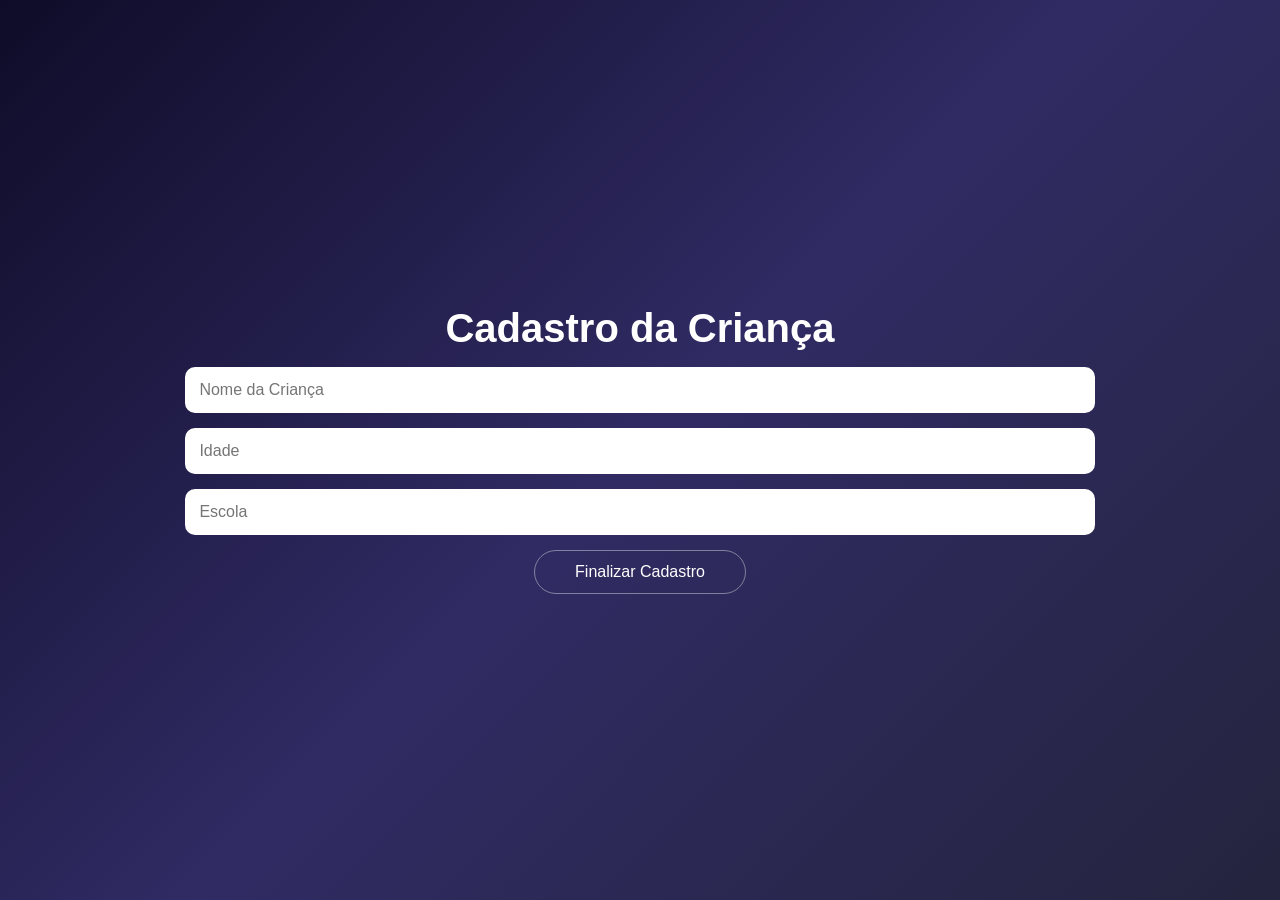
==== crianca.html @ acb80c40 "Atualização" ====
<!DOCTYPE html>
<html lang="pt-br">

<head>

  <meta charset="UTF-8">

  <title>Cadastro da Criança</title>

  <link rel="stylesheet" href="style.css">

</head>

<body>

  <div class="container">

    <h1>Cadastro da Criança</h1>

    <input type="text"
      placeholder="Nome da Criança">

    <input type="number"
      placeholder="Idade">

    <input type="text"
      placeholder="Escola">

    <button onclick="finalizar()">
      Finalizar Cadastro
    </button>

  </div>

  <script src="script.js"></script>

</body>
</html>
---- style.css ----
* {
  box-sizing: border-box;
  margin: 0;
  padding: 0;
}

body {
  font-family: 'Segoe UI', sans-serif;
  background: linear-gradient(135deg, #0f0c29, #302b63, #24243e);
  min-height: 100vh;
  display: flex;
  align-items: center;
  justify-content: center;
}

.container {
  text-align: center;
  color: #fff;
  padding: 2rem;
}

h1 {
  font-size: 2.5rem;
  margin-bottom: 1rem;
}

p {
  font-size: 1.1rem;
  color: rgba(255, 255, 255, 0.6);
  margin-bottom: 2rem;
}

button {
  background: transparent;
  border: 1.5px solid rgba(255, 255, 255, 0.4);
  color: #fff;
  font-size: 1rem;
  padding: 0.75rem 2.5rem;
  border-radius: 999px;
  cursor: pointer;
  transition: all 0.2s;
}

button:hover {
  background: rgba(255, 255, 255, 0.15);
  border-color: #fff;
}

input{

  width:100%;

  padding:14px;

  margin-bottom:15px;

  border:none;

  border-radius:10px;

  outline:none;

  font-size:1rem;
}
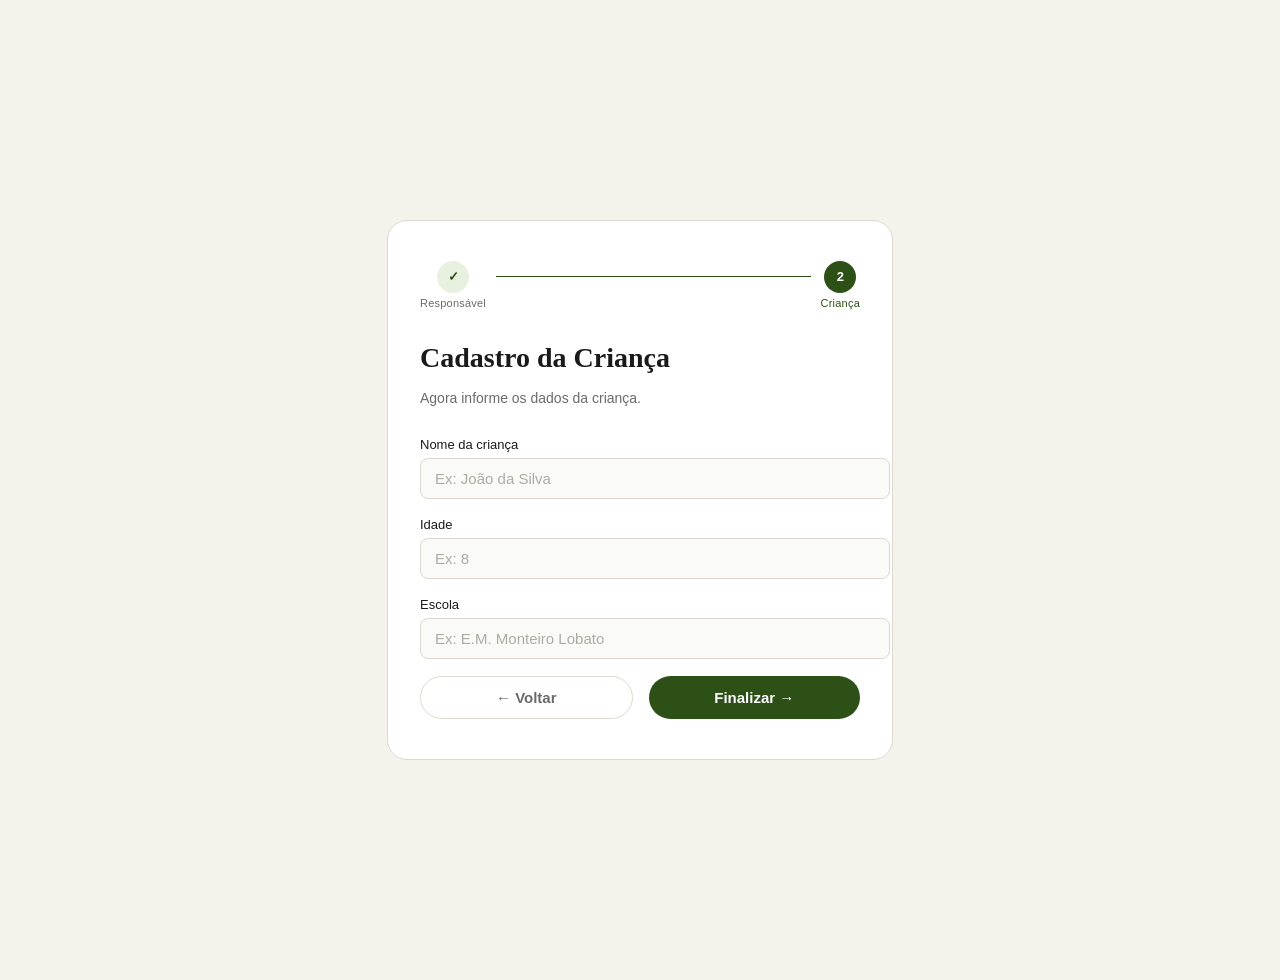
==== commit 0a864b9b: "Atualização" ====
--- a/crianca.html
+++ b/crianca.html
@@ -1,38 +1,57 @@
 <!DOCTYPE html>
 <html lang="pt-br">
-
 <head>
-
   <meta charset="UTF-8">
-
+  <meta name="viewport" content="width=device-width, initial-scale=1.0">
   <title>Cadastro da Criança</title>
-
   <link rel="stylesheet" href="style.css">
-
 </head>
-
 <body>
-
-  <div class="container">
-
-    <h1>Cadastro da Criança</h1>
-
-    <input type="text"
-      placeholder="Nome da Criança">
-
-    <input type="number"
-      placeholder="Idade">
-
-    <input type="text"
-      placeholder="Escola">
-
-    <button onclick="finalizar()">
-      Finalizar Cadastro
-    </button>
-
+ 
+  <div class="page" id="page-crianca">
+    <div class="container">
+ 
+      <div class="step-indicator">
+        <div class="step done">
+          <span class="step-number">✓</span>
+          <span class="step-label">Responsável</span>
+        </div>
+        <div class="step-line active"></div>
+        <div class="step active">
+          <span class="step-number">2</span>
+          <span class="step-label">Criança</span>
+        </div>
+      </div>
+ 
+      <h1>Cadastro da Criança</h1>
+      <p class="subtitle">Agora informe os dados da criança.</p>
+ 
+      <div class="field" id="f-nome-crianca">
+        <label for="nome-crianca">Nome da criança</label>
+        <input type="text" id="nome-crianca" placeholder="Ex: João da Silva">
+        <span class="err">Campo obrigatório</span>
+      </div>
+ 
+      <div class="field" id="f-idade">
+        <label for="idade">Idade</label>
+        <input type="number" id="idade" placeholder="Ex: 8" min="0" max="17">
+        <span class="err">Campo obrigatório</span>
+      </div>
+ 
+      <div class="field" id="f-escola">
+        <label for="escola">Escola</label>
+        <input type="text" id="escola" placeholder="Ex: E.M. Monteiro Lobato">
+        <span class="err">Campo obrigatório</span>
+      </div>
+ 
+      <div class="btn-group">
+        <button class="btn btn-secondary" onclick="window.location.href='responsavel.html'">← Voltar</button>
+        <button class="btn" onclick="finalizar()">Finalizar →</button>
+      </div>
+ 
+    </div>
   </div>
-
+ 
   <script src="script.js"></script>
-
 </body>
 </html>
--- a/style.css
+++ b/style.css
@@ -1,64 +1,279 @@
-* {
+yle · CSS
+Copiar
+
+@import url('https://fonts.googleapis.com/css2?family=DM+Sans:wght@400;500;600&family=DM+Serif+Display&display=swap');
+ 
+*, *::before, *::after {
   box-sizing: border-box;
   margin: 0;
   padding: 0;
 }
-
+ 
+:root {
+  --bg: #F5F2EC;
+  --surface: #FFFFFF;
+  --accent: #2D5016;
+  --accent-light: #E8F0DF;
+  --text: #1A1A1A;
+  --text-muted: #6B6B6B;
+  --border: #DDD9D0;
+  --error: #C0392B;
+  --error-bg: #FDF0EE;
+  --radius: 12px;
+  --radius-sm: 8px;
+}
+ 
 body {
-  font-family: 'Segoe UI', sans-serif;
-  background: linear-gradient(135deg, #0f0c29, #302b63, #24243e);
+  font-family: 'DM Sans', sans-serif;
+  background-color: var(--bg);
   min-height: 100vh;
   display: flex;
   align-items: center;
   justify-content: center;
-}
-
+  padding: 2rem 1rem;
+}
+ 
+.page {
+  width: 100%;
+  display: flex;
+  justify-content: center;
+}
+ 
 .container {
-  text-align: center;
+  background: var(--surface);
+  border-radius: 20px;
+  border: 1px solid var(--border);
+  padding: 2.5rem 2rem;
+  width: 100%;
+  max-width: 440px;
+  animation: fadeUp 0.35s ease both;
+}
+ 
+@keyframes fadeUp {
+  from { opacity: 0; transform: translateY(14px); }
+  to   { opacity: 1; transform: translateY(0); }
+}
+ 
+/* Step indicator */
+.step-indicator {
+  display: flex;
+  align-items: center;
+  margin-bottom: 2rem;
+}
+ 
+.step {
+  display: flex;
+  flex-direction: column;
+  align-items: center;
+  gap: 4px;
+}
+ 
+.step-number {
+  width: 32px;
+  height: 32px;
+  border-radius: 50%;
+  background: var(--border);
+  color: var(--text-muted);
+  font-size: 13px;
+  font-weight: 600;
+  display: flex;
+  align-items: center;
+  justify-content: center;
+  transition: all 0.25s;
+}
+ 
+.step.active .step-number {
+  background: var(--accent);
   color: #fff;
-  padding: 2rem;
-}
-
+}
+ 
+.step.done .step-number {
+  background: var(--accent-light);
+  color: var(--accent);
+}
+ 
+.step-label {
+  font-size: 11px;
+  color: var(--text-muted);
+  font-weight: 500;
+  letter-spacing: 0.02em;
+}
+ 
+.step.active .step-label {
+  color: var(--accent);
+}
+ 
+.step-line {
+  flex: 1;
+  height: 1px;
+  background: var(--border);
+  margin: 0 10px;
+  margin-bottom: 16px;
+  transition: background 0.25s;
+}
+ 
+.step-line.active {
+  background: var(--accent);
+}
+ 
+/* Headings */
 h1 {
-  font-size: 2.5rem;
-  margin-bottom: 1rem;
-}
-
-p {
-  font-size: 1.1rem;
-  color: rgba(255, 255, 255, 0.6);
-  margin-bottom: 2rem;
-}
-
-button {
+  font-family: 'DM Serif Display', serif;
+  font-size: 1.75rem;
+  color: var(--text);
+  margin-bottom: 0.35rem;
+  line-height: 1.2;
+}
+ 
+.subtitle {
+  font-size: 14px;
+  color: var(--text-muted);
+  margin-bottom: 1.75rem;
+  line-height: 1.5;
+}
+ 
+/* Fields */
+.field {
+  margin-bottom: 1.1rem;
+}
+ 
+.field label {
+  display: block;
+  font-size: 13px;
+  font-weight: 500;
+  color: var(--text);
+  margin-bottom: 6px;
+}
+ 
+.field input {
+  width: 100%;
+  padding: 11px 14px;
+  border: 1px solid var(--border);
+  border-radius: var(--radius-sm);
+  font-size: 15px;
+  font-family: 'DM Sans', sans-serif;
+  color: var(--text);
+  background: #FAFAF8;
+  outline: none;
+  transition: border-color 0.2s, box-shadow 0.2s;
+}
+ 
+.field input:focus {
+  border-color: var(--accent);
+  box-shadow: 0 0 0 3px rgba(45, 80, 22, 0.1);
+  background: #fff;
+}
+ 
+.field input::placeholder {
+  color: #AEABA4;
+}
+ 
+.field .err {
+  display: none;
+  font-size: 12px;
+  color: var(--error);
+  margin-top: 5px;
+}
+ 
+.field.has-error input {
+  border-color: var(--error);
+  background: var(--error-bg);
+}
+ 
+.field.has-error .err {
+  display: block;
+}
+ 
+/* Buttons */
+.btn {
+  width: 100%;
+  padding: 12px;
+  margin-top: 0.5rem;
+  background: var(--accent);
+  color: #fff;
+  border: none;
+  border-radius: 999px;
+  font-size: 15px;
+  font-weight: 600;
+  font-family: 'DM Sans', sans-serif;
+  cursor: pointer;
+  transition: opacity 0.15s, transform 0.12s;
+}
+ 
+.btn:hover { opacity: 0.88; }
+.btn:active { transform: scale(0.98); }
+ 
+.btn-secondary {
   background: transparent;
-  border: 1.5px solid rgba(255, 255, 255, 0.4);
-  color: #fff;
-  font-size: 1rem;
-  padding: 0.75rem 2.5rem;
-  border-radius: 999px;
-  cursor: pointer;
-  transition: all 0.2s;
-}
-
-button:hover {
-  background: rgba(255, 255, 255, 0.15);
-  border-color: #fff;
-}
-
-input{
-
-  width:100%;
-
-  padding:14px;
-
-  margin-bottom:15px;
-
-  border:none;
-
-  border-radius:10px;
-
-  outline:none;
-
-  font-size:1rem;
+  color: var(--text-muted);
+  border: 1px solid var(--border);
+  margin-right: 8px;
+}
+ 
+.btn-secondary:hover {
+  opacity: 1;
+  background: var(--bg);
+}
+ 
+.btn-group {
+  display: flex;
+  gap: 8px;
+  margin-top: 0.5rem;
+}
+ 
+.btn-group .btn {
+  margin-top: 0;
+}
+ 
+/* Success page */
+.success-icon {
+  width: 56px;
+  height: 56px;
+  border-radius: 50%;
+  background: var(--accent-light);
+  color: var(--accent);
+  font-size: 22px;
+  font-weight: 700;
+  display: flex;
+  align-items: center;
+  justify-content: center;
+  margin-bottom: 1.25rem;
+}
+ 
+.summary-card {
+  background: var(--bg);
+  border: 1px solid var(--border);
+  border-radius: var(--radius);
+  padding: 1.25rem;
+  margin: 1.5rem 0;
+}
+ 
+.summary-section h2 {
+  font-size: 11px;
+  text-transform: uppercase;
+  letter-spacing: 0.08em;
+  color: var(--text-muted);
+  font-weight: 600;
+  margin-bottom: 0.75rem;
+}
+ 
+.summary-row {
+  display: flex;
+  justify-content: space-between;
+  align-items: flex-start;
+  gap: 1rem;
+  padding: 6px 0;
+  border-bottom: 1px solid var(--border);
+  font-size: 13px;
+}
+ 
+.summary-row:last-child { border-bottom: none; }
+ 
+.summary-row span { color: var(--text-muted); }
+.summary-row strong { color: var(--text); font-weight: 500; text-align: right; word-break: break-word; max-width: 60%; }
+ 
+.divider {
+  height: 1px;
+  background: var(--border);
+  margin: 1rem 0;
 }
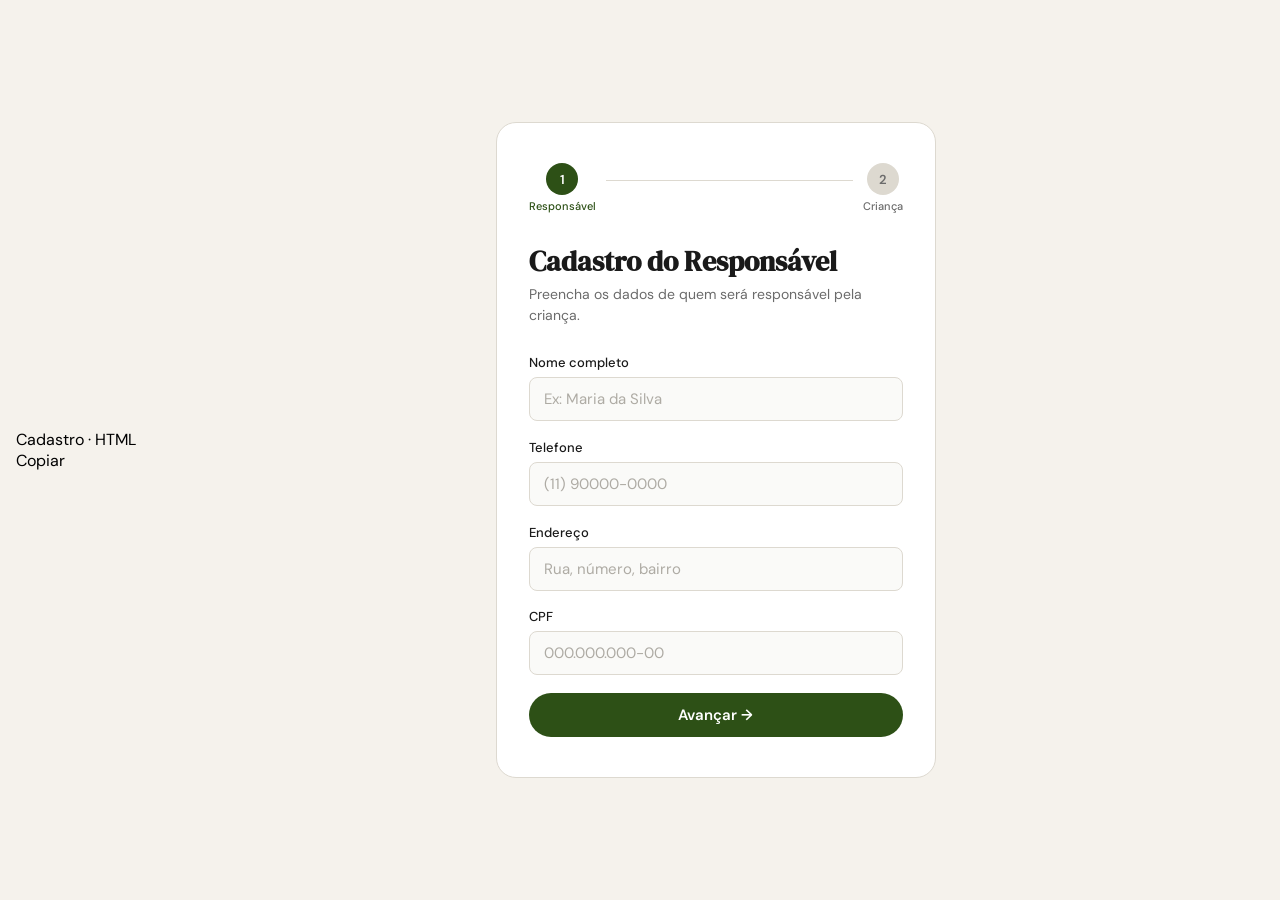
==== commit 748ba2cf: "Atualização" ====
--- a/crianca.html
+++ b/crianca.html
@@ -1,34 +1,244 @@
+Cadastro · HTML
+Copiar
+
 <!DOCTYPE html>
 <html lang="pt-br">
 <head>
   <meta charset="UTF-8">
   <meta name="viewport" content="width=device-width, initial-scale=1.0">
-  <title>Cadastro da Criança</title>
-  <link rel="stylesheet" href="style.css">
+  <title>Cadastro</title>
+  <style>
+    @import url('https://fonts.googleapis.com/css2?family=DM+Sans:wght@400;500;600&family=DM+Serif+Display&display=swap');
+ 
+    *, *::before, *::after { box-sizing: border-box; margin: 0; padding: 0; }
+ 
+    :root {
+      --bg: #F5F2EC;
+      --surface: #FFFFFF;
+      --accent: #2D5016;
+      --accent-light: #E8F0DF;
+      --text: #1A1A1A;
+      --muted: #6B6B6B;
+      --border: #DDD9D0;
+      --error: #C0392B;
+      --error-bg: #FDF0EE;
+      --radius: 12px;
+      --radius-sm: 8px;
+    }
+ 
+    body {
+      font-family: 'DM Sans', sans-serif;
+      background: var(--bg);
+      min-height: 100vh;
+      display: flex;
+      align-items: center;
+      justify-content: center;
+      padding: 2rem 1rem;
+    }
+ 
+    /* ── Telas ── */
+    .tela { display: none; width: 100%; justify-content: center; }
+    .tela.ativa { display: flex; }
+ 
+    .container {
+      background: var(--surface);
+      border-radius: 20px;
+      border: 1px solid var(--border);
+      padding: 2.5rem 2rem;
+      width: 100%;
+      max-width: 440px;
+      animation: fadeUp 0.35s ease both;
+    }
+ 
+    @keyframes fadeUp {
+      from { opacity: 0; transform: translateY(14px); }
+      to   { opacity: 1; transform: translateY(0); }
+    }
+ 
+    /* ── Steps ── */
+    .steps { display: flex; align-items: center; margin-bottom: 2rem; }
+ 
+    .step { display: flex; flex-direction: column; align-items: center; gap: 4px; }
+ 
+    .step-num {
+      width: 32px; height: 32px; border-radius: 50%;
+      background: var(--border); color: var(--muted);
+      font-size: 13px; font-weight: 600;
+      display: flex; align-items: center; justify-content: center;
+      transition: all 0.25s;
+    }
+    .step.ativo .step-num  { background: var(--accent); color: #fff; }
+    .step.feito .step-num  { background: var(--accent-light); color: var(--accent); }
+ 
+    .step-label { font-size: 11px; color: var(--muted); font-weight: 500; }
+    .step.ativo .step-label { color: var(--accent); }
+ 
+    .step-line { flex: 1; height: 1px; background: var(--border); margin: 0 10px 16px; }
+    .step-line.ativo { background: var(--accent); }
+ 
+    /* ── Textos ── */
+    h1 {
+      font-family: 'DM Serif Display', serif;
+      font-size: 1.75rem; color: var(--text);
+      margin-bottom: 0.35rem; line-height: 1.2;
+    }
+    .sub { font-size: 14px; color: var(--muted); margin-bottom: 1.75rem; line-height: 1.5; }
+ 
+    /* ── Campos ── */
+    .field { margin-bottom: 1.1rem; }
+    .field label { display: block; font-size: 13px; font-weight: 500; color: var(--text); margin-bottom: 6px; }
+ 
+    .field input {
+      width: 100%; padding: 11px 14px;
+      border: 1px solid var(--border); border-radius: var(--radius-sm);
+      font-size: 15px; font-family: 'DM Sans', sans-serif;
+      color: var(--text); background: #FAFAF8; outline: none;
+      transition: border-color 0.2s, box-shadow 0.2s;
+    }
+    .field input:focus {
+      border-color: var(--accent);
+      box-shadow: 0 0 0 3px rgba(45,80,22,0.1);
+      background: #fff;
+    }
+    .field input::placeholder { color: #AEABA4; }
+ 
+    .field .err { display: none; font-size: 12px; color: var(--error); margin-top: 5px; }
+    .field.erro input  { border-color: var(--error); background: var(--error-bg); }
+    .field.erro .err   { display: block; }
+ 
+    /* ── Botões ── */
+    .btn {
+      flex: 1; padding: 12px;
+      background: var(--accent); color: #fff;
+      border: none; border-radius: 999px;
+      font-size: 15px; font-weight: 600;
+      font-family: 'DM Sans', sans-serif;
+      cursor: pointer; transition: opacity 0.15s, transform 0.12s;
+    }
+    .btn:hover  { opacity: 0.88; }
+    .btn:active { transform: scale(0.98); }
+ 
+    .btn-sec {
+      flex: 1; padding: 12px;
+      background: transparent; color: var(--muted);
+      border: 1px solid var(--border); border-radius: 999px;
+      font-size: 15px; font-weight: 500;
+      font-family: 'DM Sans', sans-serif;
+      cursor: pointer; transition: background 0.15s;
+    }
+    .btn-sec:hover { background: var(--bg); }
+ 
+    .btn-group { display: flex; gap: 8px; margin-top: 0.5rem; }
+    .btn-solo  { display: flex; margin-top: 0.5rem; }
+ 
+    /* ── Sucesso ── */
+    .check-circle {
+      width: 56px; height: 56px; border-radius: 50%;
+      background: var(--accent-light); color: var(--accent);
+      font-size: 22px; font-weight: 700;
+      display: flex; align-items: center; justify-content: center;
+      margin-bottom: 1.25rem;
+    }
+ 
+    .card-resumo {
+      background: var(--bg); border: 1px solid var(--border);
+      border-radius: var(--radius); padding: 1.25rem;
+      margin: 1.5rem 0;
+    }
+ 
+    .card-resumo h2 {
+      font-size: 11px; text-transform: uppercase;
+      letter-spacing: 0.08em; color: var(--muted);
+      font-weight: 600; margin-bottom: 0.75rem;
+    }
+ 
+    .resumo-row {
+      display: flex; justify-content: space-between;
+      align-items: flex-start; gap: 1rem;
+      padding: 6px 0; border-bottom: 1px solid var(--border);
+      font-size: 13px;
+    }
+    .resumo-row:last-child { border-bottom: none; }
+    .resumo-row span   { color: var(--muted); }
+    .resumo-row strong { color: var(--text); font-weight: 500; text-align: right; word-break: break-word; max-width: 60%; }
+ 
+    .divider { height: 1px; background: var(--border); margin: 1rem 0; }
+  </style>
 </head>
 <body>
  
-  <div class="page" id="page-crianca">
+  <!-- ══ TELA 1: Responsável ══ -->
+  <div class="tela ativa" id="tela-1">
     <div class="container">
  
-      <div class="step-indicator">
-        <div class="step done">
-          <span class="step-number">✓</span>
-          <span class="step-label">Responsável</span>
+      <div class="steps">
+        <div class="step ativo" id="s1">
+          <div class="step-num">1</div>
+          <div class="step-label">Responsável</div>
         </div>
-        <div class="step-line active"></div>
-        <div class="step active">
-          <span class="step-number">2</span>
-          <span class="step-label">Criança</span>
+        <div class="step-line" id="linha"></div>
+        <div class="step" id="s2">
+          <div class="step-num">2</div>
+          <div class="step-label">Criança</div>
         </div>
       </div>
  
+      <h1>Cadastro do Responsável</h1>
+      <p class="sub">Preencha os dados de quem será responsável pela criança.</p>
+ 
+      <div class="field" id="f-nome">
+        <label for="nome">Nome completo</label>
+        <input type="text" id="nome" placeholder="Ex: Maria da Silva">
+        <span class="err">Campo obrigatório</span>
+      </div>
+ 
+      <div class="field" id="f-tel">
+        <label for="tel">Telefone</label>
+        <input type="text" id="tel" placeholder="(11) 90000-0000" maxlength="15">
+        <span class="err">Campo obrigatório</span>
+      </div>
+ 
+      <div class="field" id="f-end">
+        <label for="end">Endereço</label>
+        <input type="text" id="end" placeholder="Rua, número, bairro">
+        <span class="err">Campo obrigatório</span>
+      </div>
+ 
+      <div class="field" id="f-cpf">
+        <label for="cpf">CPF</label>
+        <input type="text" id="cpf" placeholder="000.000.000-00" maxlength="14">
+        <span class="err">Campo obrigatório</span>
+      </div>
+ 
+      <div class="btn-solo">
+        <button class="btn" onclick="irParaCrianca()">Avançar →</button>
+      </div>
+ 
+    </div>
+  </div>
+ 
+  <!-- ══ TELA 2: Criança ══ -->
+  <div class="tela" id="tela-2">
+    <div class="container">
+ 
+      <div class="steps">
+        <div class="step feito">
+          <div class="step-num">✓</div>
+          <div class="step-label">Responsável</div>
+        </div>
+        <div class="step-line ativo"></div>
+        <div class="step ativo">
+          <div class="step-num">2</div>
+          <div class="step-label">Criança</div>
+        </div>
+      </div>
+ 
       <h1>Cadastro da Criança</h1>
-      <p class="subtitle">Agora informe os dados da criança.</p>
- 
-      <div class="field" id="f-nome-crianca">
-        <label for="nome-crianca">Nome da criança</label>
-        <input type="text" id="nome-crianca" placeholder="Ex: João da Silva">
+      <p class="sub">Agora informe os dados da criança.</p>
+ 
+      <div class="field" id="f-nc">
+        <label for="nc">Nome da criança</label>
+        <input type="text" id="nc" placeholder="Ex: João da Silva">
         <span class="err">Campo obrigatório</span>
       </div>
  
@@ -45,13 +255,145 @@
       </div>
  
       <div class="btn-group">
-        <button class="btn btn-secondary" onclick="window.location.href='responsavel.html'">← Voltar</button>
-        <button class="btn" onclick="finalizar()">Finalizar →</button>
+        <button class="btn-sec" onclick="voltarParaResponsavel()">← Voltar</button>
+        <button class="btn"     onclick="finalizar()">Finalizar →</button>
       </div>
  
     </div>
   </div>
  
-  <script src="script.js"></script>
+  <!-- ══ TELA 3: Sucesso ══ -->
+  <div class="tela" id="tela-3">
+    <div class="container">
+ 
+      <div class="check-circle">✓</div>
+      <h1>Cadastro Finalizado!</h1>
+      <p class="sub">Todos os dados foram registrados com sucesso.</p>
+ 
+      <div class="card-resumo">
+        <h2>Responsável</h2>
+        <div class="resumo-row"><span>Nome</span>    <strong id="r-nome"></strong></div>
+        <div class="resumo-row"><span>Telefone</span><strong id="r-tel"></strong></div>
+        <div class="resumo-row"><span>Endereço</span><strong id="r-end"></strong></div>
+        <div class="resumo-row"><span>CPF</span>     <strong id="r-cpf"></strong></div>
+ 
+        <div class="divider"></div>
+ 
+        <h2>Criança</h2>
+        <div class="resumo-row"><span>Nome</span>    <strong id="r-nc"></strong></div>
+        <div class="resumo-row"><span>Idade</span>   <strong id="r-idade"></strong></div>
+        <div class="resumo-row"><span>Escola</span>  <strong id="r-escola"></strong></div>
+      </div>
+ 
+      <div class="btn-solo">
+        <button class="btn" onclick="novoCadastro()">Novo Cadastro</button>
+      </div>
+ 
+    </div>
+  </div>
+ 
+  <script>
+    // Dados em memória (sem localStorage)
+    const dados = {}
+ 
+    // ── Máscaras ──
+    document.getElementById('tel').addEventListener('input', function () {
+      let v = this.value.replace(/\D/g, '').slice(0, 11)
+      if (v.length > 10) v = v.replace(/^(\d{2})(\d{5})(\d{4})/, '($1) $2-$3')
+      else if (v.length > 6) v = v.replace(/^(\d{2})(\d{4})(\d*)/, '($1) $2-$3')
+      else if (v.length > 2) v = v.replace(/^(\d{2})(\d*)/, '($1) $2')
+      this.value = v
+    })
+ 
+    document.getElementById('cpf').addEventListener('input', function () {
+      let v = this.value.replace(/\D/g, '').slice(0, 11)
+      if (v.length > 9) v = v.replace(/^(\d{3})(\d{3})(\d{3})(\d{1,2})/, '$1.$2.$3-$4')
+      else if (v.length > 6) v = v.replace(/^(\d{3})(\d{3})(\d*)/, '$1.$2.$3')
+      else if (v.length > 3) v = v.replace(/^(\d{3})(\d*)/, '$1.$2')
+      this.value = v
+    })
+ 
+    // ── Helpers ──
+    function mostrarTela(id) {
+      document.querySelectorAll('.tela').forEach(t => t.classList.remove('ativa'))
+      document.getElementById(id).classList.add('ativa')
+      // Força re-animação
+      const c = document.querySelector('#' + id + ' .container')
+      c.style.animation = 'none'
+      c.offsetHeight // reflow
+      c.style.animation = ''
+    }
+ 
+    function validar(inputId, fieldId) {
+      const val = document.getElementById(inputId).value.trim()
+      const field = document.getElementById(fieldId)
+      if (!val) { field.classList.add('erro'); return false }
+      field.classList.remove('erro'); return true
+    }
+ 
+    // ── Tela 1 → 2 ──
+    function irParaCrianca() {
+      const ok = [
+        validar('nome', 'f-nome'),
+        validar('tel',  'f-tel'),
+        validar('end',  'f-end'),
+        validar('cpf',  'f-cpf')
+      ].every(Boolean)
+ 
+      if (!ok) return
+ 
+      dados.nome = document.getElementById('nome').value.trim()
+      dados.tel  = document.getElementById('tel').value.trim()
+      dados.end  = document.getElementById('end').value.trim()
+      dados.cpf  = document.getElementById('cpf').value.trim()
+ 
+      mostrarTela('tela-2')
+    }
+ 
+    // ── Tela 2 → 1 ──
+    function voltarParaResponsavel() {
+      mostrarTela('tela-1')
+    }
+ 
+    // ── Tela 2 → 3 ──
+    function finalizar() {
+      const ok = [
+        validar('nc',     'f-nc'),
+        validar('idade',  'f-idade'),
+        validar('escola', 'f-escola')
+      ].every(Boolean)
+ 
+      if (!ok) return
+ 
+      dados.nc     = document.getElementById('nc').value.trim()
+      dados.idade  = document.getElementById('idade').value.trim() + ' anos'
+      dados.escola = document.getElementById('escola').value.trim()
+ 
+      // Preenche o resumo
+      document.getElementById('r-nome').textContent  = dados.nome
+      document.getElementById('r-tel').textContent   = dados.tel
+      document.getElementById('r-end').textContent   = dados.end
+      document.getElementById('r-cpf').textContent   = dados.cpf
+      document.getElementById('r-nc').textContent    = dados.nc
+      document.getElementById('r-idade').textContent = dados.idade
+      document.getElementById('r-escola').textContent= dados.escola
+ 
+      mostrarTela('tela-3')
+    }
+ 
+    // ── Recomeçar ──
+    function novoCadastro() {
+      ['nome','tel','end','cpf','nc','idade','escola'].forEach(id => {
+        document.getElementById(id).value = ''
+      })
+      ;['f-nome','f-tel','f-end','f-cpf','f-nc','f-idade','f-escola'].forEach(id => {
+        document.getElementById(id).classList.remove('erro')
+      })
+      Object.keys(dados).forEach(k => delete dados[k])
+      mostrarTela('tela-1')
+    }
+  </script>
+ 
 </body>
-</html>+</html>
+ 
